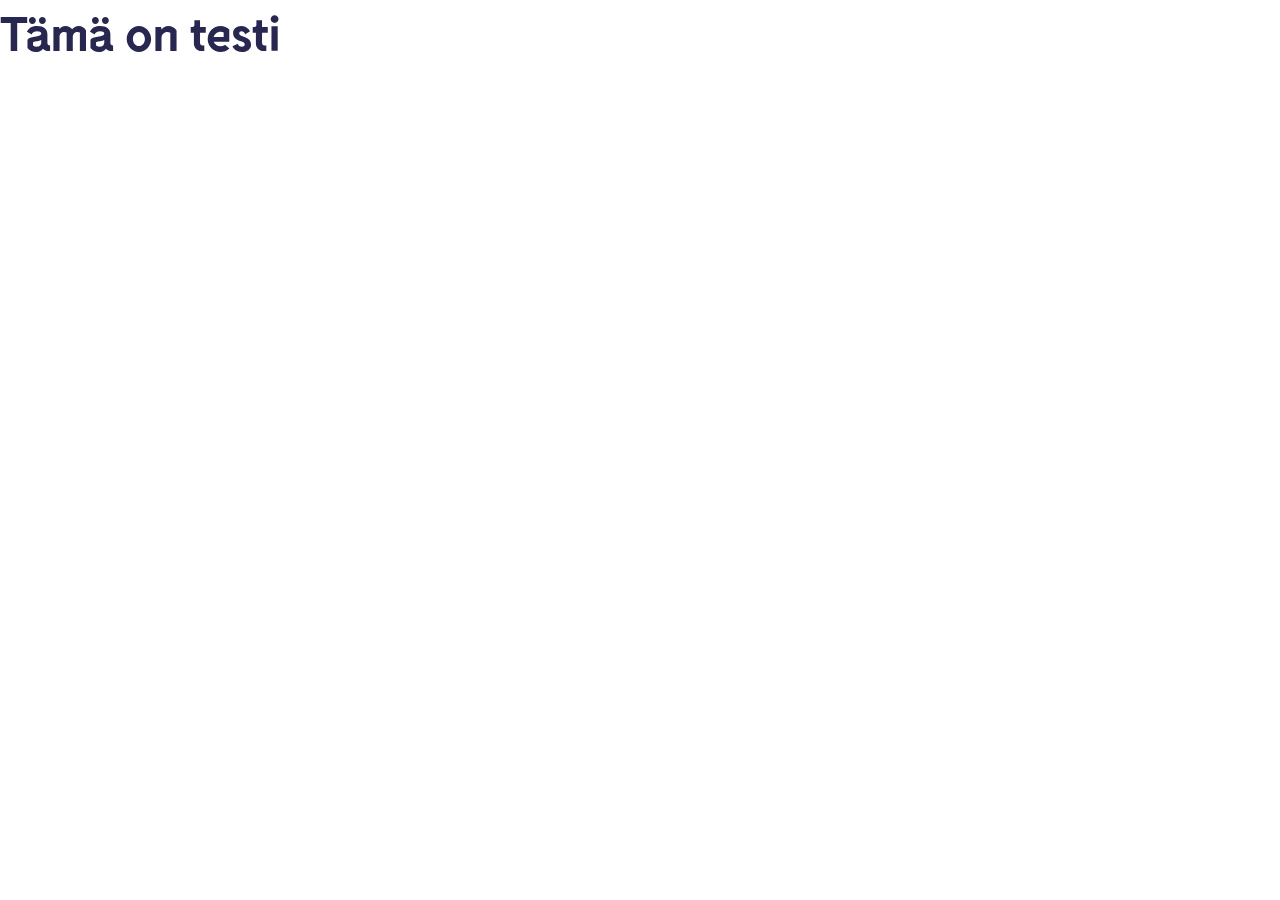
==== index.html @ 4ca08f6e "Adding basic stuff for this repository + basic styles" ====
<!DOCTYPE html>
<html lang="fi">

<head>
  <meta charset="UTF-8" />
  <meta http-equiv="X-UA-Compatible" content="IE=edge">
  <meta name="viewport" content="width=device-width, initial-scale=1" />
  <title>Tikon tiedote</title>
  <meta name="description"
    content="ADD TEXT" />
  <link rel="canonical" href="ADD DOMAIN URL HERE" />
  <meta property="og:locale" content="fi_FI" />
  <meta property="og:type" content="website" />
  <meta property="og:title" content="COPY TITLE HERE / ADD TEXT" />
  <meta property="og:description"
    content="COPY DESCRIPTION HERE / ADD TEXT" />
  <meta property="og:url" content="ADD DOMAIN URL HERE" />
  <meta property="og:site_name" content="ADD WEBSITE NAME HERE / ADD TEXT" />
  <meta property="article:modified_time" content="2022-06-08T20:36:27+00:00" />
  <meta property="og:image"
    content="ADD SOCIAL MEDIA SHARE IMAGE HERE" />
  <meta property="og:image:width" content="1200" />
  <meta property="og:image:height" content="630" />
  <meta property="og:image:type" content="image/png" />
  <meta name="twitter:card" content="summary_large_image" />
  <meta name="twitter:image"
    content="ADD SOCIAL MEDIA SHARE IMAGE HERE" />
  <meta name="twitter:label1" content="Arvioitu lukuaika" />
  <meta name="twitter:data1" content="1 minuuttia" />

  <link rel="stylesheet" href="./css/styles.css" media="all">
  <script type="text/javascript" src="./js/main.js"></script>
  <!-- Chrome, Firefox OS and Opera -->
  <meta name="theme-color" content="#27274f">
  <!-- Windows Phone -->
  <meta name="msapplication-navbutton-color" content="#27274f">
  <!-- iOS Safari -->
  <meta name="apple-mobile-web-app-status-bar-style" content="#27274f">
</head>

<body>
  <main>
    <article class="entry-content">
<h1>Tämä on testi</h1>
    </article>
  </main>
</body>
<footer>
</footer>

</html>
---- css/styles.css ----
/* ==========================================================================
 # Normalize
========================================================================== */

*, ::after, ::before {
    box-sizing: border-box;
}

@font-face {
    font-family: "Fabrik Regular";
    src: url("../font/fabrik/Fabrik-Regular.woff");
    font-weight: normal;
}

@font-face {
    font-family: "Fabrik Bold";
    src: url("../font/fabrik/Fabrik-Bold.woff");
    font-weight: normal;
}

html, body {
    padding: 0;
    margin: 0;
    -webkit-font-smoothing: antialiased;
    -moz-osx-font-smoothing: antialiased;
}

img {
    height: auto;
    max-width: 100%;
    vertical-align: middle;
}

button {
    border: none;
    cursor: pointer;
    outline: none;
}
button:focus {
    outline: inherit;
}

/* ==========================================================================
 # Typography
========================================================================== */

html {
    font-family: "Fabrik Regular", sans-serif;
    color: #27274f;
}

/* Titles
----------------------------------------------- */

h1, h2, h3, h4, h5, h6 {
    font-family: "Fabrik Bold", sans-serif;
}

h1 {
    font-size: 34px;
    line-height: 40px;
    margin: 0px 0px 24px 0px;
}

h2 {
    font-size: 30px;
    line-height: 32px;
    margin: 32px 0px 24px 0px;
}

h3 {
    font-size: 27px;
    line-height: 32px;
    margin: 32px 0px 16px 0px;
}

h4 {
    font-size: 25px;
    line-height: 32px;
    margin: 0px 0px 16px 0px;
}

@media only screen and (min-width: 688px) {

    h1 {
		font-size: 40px;
		line-height: 48px;
	}
    
	h2 {
		font-size: 36px;
		line-height: 40px;
	}
}

@media only screen and (min-width: 992px) {

	h1 {
        font-size: 49px;
        line-height: 64px;
        letter-spacing: -1px;
    }
    
    h2 {
        font-size: 39px;
        line-height: 48px;
    }
    
    h3 {
        font-size: 31px;
        line-height: 32px;
    }
}

/* Paragraphs
----------------------------------------------- */

p {
    color: #605b80;
    font-size: 20px;
    line-height: 32px;
    margin: 0px 0px 16px 0px;
}

p.big {
    font-size: 24px;
}

p.small, .hero .has-small-font-size {
    font-size: 16px;
}

/* lower opacity on hero images */

.wp-block-cover p, .blog-hero-left-content p, .academy-record-text-content p {
    font-size: 20px;
    opacity: 0.8;
}

@media only screen and (min-width: 688px) {

    .wp-block-cover p, .blog-hero-left-content p, .academy-record-text-content p {
        font-size: 24px;
        opacity: 0.8;
    }
}

/* Lists
----------------------------------------------- */

li {
    color: #605b80;
    font-size: 20px;
    line-height: 32px;
}

.entry-content ul li {
    margin-bottom: 8px;
}

/* Buttons
----------------------------------------------- */

.entry-content .wp-block-buttons .wp-block-button {
    margin: 0px 24px 0px 0px;
}

.entry-content .wp-block-buttons .wp-block-button:last-child {
    margin: 0px;
}

.cta-primary, .wp-block-button__link {
    background-color: #F75759;
    border-radius: 0!important;
    border: 0;
    color: #fff;
    font-family: "Fabrik Bold", sans-serif;
    font-size: 16px;
    min-height: 48px;
    line-height: 24px;
    letter-spacing: 1px;
    padding: 8px 24px 8px 24px;
    text-decoration-line: none;
    -webkit-text-decoration-line: none;
	-moz-text-decoration-line: none;
    text-transform: uppercase;
    margin: 8px 0px;
    display: flex;
    justify-content: center;
    align-items: center;
    font-weight: 700;
    cursor: pointer;
}

.cta-primary:hover, .wp-block-button__link:hover {
    background-color: #D9393B;
    color: #fff;
}

a.cta-secondary, .cta-secondary {
    background-color: transparent;
    color: #F75759;
    border: 2px solid inherit;
    color: #fff;
    font-family: "Fabrik Bold", sans-serif;
    font-size: 16px;
    min-height: 48px;
    line-height: 24px;
    letter-spacing: 1px;
    padding: 8px 24px 8px 24px;
    text-decoration-line: none;
    -webkit-text-decoration-line: none;
	-moz-text-decoration-line: none;
    text-transform: uppercase;
    margin: 8px 0px;
    display: flex;
    justify-content: center;
    align-items: center;
    font-weight: 700;
    cursor: pointer;
}

a.cta-secondary:hover, .cta-secondary:hover {
    opacity: 0.7;
}

a.cta-ghost, .cta-ghost {
    background-color: transparent;
    color: #F75759;
    border: 2px solid inherit;
    color: #fff;
    font-family: "Fabrik Bold", sans-serif;
    font-size: 16px;
    min-height: 48px;
    line-height: 24px;
    letter-spacing: 1px;
    padding: 8px 24px 8px 24px;
    text-decoration-line: none;
    -webkit-text-decoration-line: none;
	-moz-text-decoration-line: none;
    text-transform: uppercase;
    margin: 8px 0px;
    display: flex;
    justify-content: center;
    align-items: center;
    font-weight: 700;
    cursor: pointer;
}

a.cta-ghost:hover, .cta-ghost:hover {
    color: #fff;
    background-color: #D9393B;
    border: 2px solid #D9393B;
}


/* Links
----------------------------------------------- */

a, p a {
    color: #F75759;
    text-decoration-line: underline;
}

a:hover, p a:hover {
    color: #D9393B;
}

/* ==========================================================================
 # Layout
========================================================================== */

/* (row) Horizontal spaces */

.xxs-space {
    height: 8px!important;
}

.xs-space {
    height: 16px!important;
}

.s-space {
    height: 24px!important;
}

.m-space {
    height: 32px!important;
}

.l-space {
    height: 48px!important;
}

.xl-space {
    height: 64px!important;
}

.xxl-space {
    height: 96px!important;
}

.xxxl-space {
    height: 128px!important;
}

.xxxxl-space {
    height: 192px!important;
}

/* Responsive space for between section */

.section-space, .section-space-l, .section-space-xl {
    height: 64px!important;
}

@media screen and (min-width: 1312px) {

.section-space {
    height: 96px!important;
} 

.section-space-l {
    height: 128px!important;
}

.section-space-xl {
    height: 192px!important;
}

}

/* Vertical spaces (Use this when adding gutenberg group-block) */

.is-root-container .add-padding, .entry-content .add-padding, .add-padding {
    padding: 0px 16px;
}

@media screen and (min-width: 520px) {
    .is-root-container .add-padding, .entry-content .add-padding, .add-padding{
        padding: 0px 16px;
    }
}

/* These classes can be used if is necessary to get padding or margin to 0 */

.pt-0 {
    padding-top: 0px!important;
}
.pr-0 {
    padding-right: 0px!important;
}
.pb-0 {
    padding-bottom: 0px!important;
}
.pl-0 {
    padding-left: 0px!important;
}
.mt-0 {
    margin-top: 0px!important;
}
.mr-0 {
    margin-right: 0px!important;
}
.mb-0 {
    margin-bottom: 0px!important;
}
.ml-0 {
    margin-left: 0px!important;
}


/* S-columns */
@media screen and (min-width: 520px) {
    .s-pt-0 {
        padding-top: 0px!important;
    }
    .s-pr-0 {
        padding-right: 0px!important;
    }
    .s-pb-0 {
        padding-bottom: 0px!important;
    }
    .s-pl-0 {
        padding-left: 0px!important;
    }
    .s-mt-0 {
        margin-top: 0px!important;
    }
    .s-mr-0 {
        margin-right: 0px!important;
    }
    .s-mb-0 {
        margin-bottom: 0px!important;
    }
    .s-ml-0 {
        margin-left: 0px!important;
    }
}

/* M */
@media screen and (min-width: 688px) {
    .m-pt-0 {
        padding-top: 0px!important;
    }
    .m-pr-0 {
        padding-right: 0px!important;
    }
    .m-pb-0 {
        padding-bottom: 0px!important;
    }
    .m-pl-0 {
        padding-left: 0px!important;
    }
    .m-mt-0 {
        margin-top: 0px!important;
    }
    .m-mr-0 {
        margin-right: 0px!important;
    }
    .m-mb-0 {
        margin-bottom: 0px!important;
    }
    .m-ml-0 {
        margin-left: 0px!important;
    }
}

/* L */
@media only screen and (min-width: 992px) {
    .l-pt-0 {
        padding-top: 0px!important;
    }
    .l-pr-0 {
        padding-right: 0px!important;
    }
    .l-pb-0 {
        padding-bottom: 0px!important;
    }
    .l-pl-0 {
        padding-left: 0px!important;
    }
    .l-mt-0 {
        margin-top: 0px!important;
    }
    .l-mr-0 {
        margin-right: 0px!important;
    }
    .l-mb-0 {
        margin-bottom: 0px!important;
    }
    .l-ml-0 {
        margin-left: 0px!important;
    }
}
/* XL */
@media screen and (min-width: 1312px) {
    .xl-pt-0 {
        padding-top: 0px!important;
    }
    .xl-pr-0 {
        padding-right: 0px!important;
    }
    .xl-pb-0 {
        padding-bottom: 0px!important;
    }
    .xl-pl-0 {
        padding-left: 0px!important;
    }
    .xl-mt-0 {
        margin-top: 0px!important;
    }
    .xl-mr-0 {
        margin-right: 0px!important;
    }
    .xl-mb-0 {
        margin-bottom: 0px!important;
    }
    .xl-ml-0 {
        margin-left: 0px!important;
    }

}

/* Different width classes for faster page building */

 .area-50 {
    margin-left: auto; 
    margin-right: auto;
    max-width: 50px;
 }
 
 .area-100 {
    margin-left: auto; 
    margin-right: auto;
    max-width: 100px;
 }
 
 .area-150 {
    margin-left: auto; 
    margin-right: auto;
    max-width: 150px;
 }
 
 .area-200 {
    margin-left: auto; 
    margin-right: auto;
    max-width: 200px;
 }
 
 .area-250 {
    margin-left: auto; 
    margin-right: auto;
    max-width: 250px;
 }
 
 .area-300 {
    margin-left: auto; 
    margin-right: auto;
    max-width: 300px;
 }
 
 .area-350 {
    margin-left: auto; 
    margin-right: auto;
    max-width: 350px;
 }
 
 .area-400 {
    margin-left: auto; 
    margin-right: auto;
    max-width: 400px;
 }
 
 .area-450 {
    margin-left: auto; 
    margin-right: auto;
    max-width: 450px;
 }
 
 .area-500 {
    margin-left: auto; 
    margin-right: auto;
    max-width: 500px;
 }
 
 .area-550 {
    margin-left: auto; 
    margin-right: auto;
    max-width: 550px;
 }
 
 .area-600 {
    margin-left: auto; 
    margin-right: auto;
    max-width: 600px;
 }
 
 .area-650 {
    margin-left: auto; 
    margin-right: auto;
    max-width: 650px;
 }
 
 .area-700 {
    margin-left: auto; 
    margin-right: auto;
    max-width: 700px;
 }
 
 .area-750 {
    margin-left: auto; 
    margin-right: auto;
    max-width: 750px;
 }
 .area-800 {
    margin-left: auto; 
    margin-right: auto;
    max-width: 800px;
 }
 
 .area-850 {
    margin-left: auto; 
    margin-right: auto;
    max-width: 850px;
 }
 
 .area-900 {
    margin-left: auto; 
    margin-right: auto;
    max-width: 900px;
 }
 
 .area-950 {
    margin-left: auto; 
    margin-right: auto;
    max-width: 950px;
 }
 
 .area-1000 {
    margin-left: auto; 
    margin-right: auto;
    max-width: 1000px;
 }
 
 .area-1050 {
    margin-left: auto; 
    margin-right: auto;
    max-width: 1050px;
 }
 
 .area-1100 {
    margin-left: auto; 
    margin-right: auto;
    max-width: 1100px;
 }
 
 .area-1150 {
    margin-left: auto; 
    margin-right: auto;
    max-width: 1150px;
 }
 
 .area-1200 {
    margin-left: auto; 
    margin-right: auto;
    max-width: 1200px;
 }
 
 .area-max {
    margin-left: auto; 
    margin-right: auto;
    max-width: 1288px;
 }

/* Different text-align classes (mostly for pages where cant use wordpress / gutenberg editor ) */

.text-left {
    text-align: left;
}
.text-center {
    text-align: center;
}
.text-right {
    text-align: right;
}

/* S-columns */
@media screen and (min-width: 520px) {

    .text-left-s {
        text-align: left;
    }
    .text-center-s {
        text-align: center;
    }
    .text-right-s {
        text-align: right;
    }

}

/* M */
@media screen and (min-width: 688px) {

    .text-left-m {
        text-align: left;
    }
    .text-center-m {
        text-align: center;
    }
    .text-right-m {
        text-align: right;
    }

}

/* L */
@media only screen and (min-width: 992px) {
  
    .text-left-l {
        text-align: left;
    }
    .text-center-l {
        text-align: center;
    }
    .text-right-l {
        text-align: right;
    }

}

/* XL */
@media screen and (min-width: 1312px) {
  
    .text-left-xl {
        text-align: left;
    }
    .text-center-xl {
        text-align: center;
    }
    .text-right-xl {
        text-align: right;
    }

}
 
/* Flexbox-system for positioning */

/* If need to display flex items inline, use this */
.flex-direction-row {
    flex-direction: row!important;
}

.top-left, .top-center, .top-right, .center-left, .center-center, .center-right, .bottom-left, .bottom-center, .bottom-right {
    display: flex;
    flex-direction: column;
}

.top-left {
    align-items: flex-start;
    justify-content: flex-start;
}

.top-center {
    align-items: center;
    justify-content: flex-start;
}

.top-right {
    align-items: flex-end;
    justify-content: flex-start;
}

.center-left {
    align-items: flex-start;
    justify-content: center;
}

.center-center {
    align-items: center;
    justify-content: center;
}

.center-right {
    align-items: flex-end;
    justify-content: center;
}

.bottom-left {
    align-items: flex-start;
    justify-content: flex-end;
}

.bottom-center {
    align-items: center;
    justify-content: flex-end;
}

.bottom-right {
    align-items: flex-end;
    justify-content: flex-end;
}

.flex-end {
    flex-direction: column;
    display: flex;
    justify-content: flex-end;
}


/* CSS Grid Layout */
.grid-row {
    margin-bottom: 0px;
    margin-top: 0px;
    display: grid;
    grid-template-columns: repeat(12, 1fr);
    grid-gap: 40px 0px;
}

@media screen and (min-width: 520px) {
    .grid-row {
        grid-gap: 40px 40px;
    }
}

.equal-height {
    height: 100%;
}

.full-screen-height {
    min-height: 100vh;
}

/* Need to modify */
.no-col-gap {
    grid-gap: 40px 0px;
}

/* Need to modify */
.no-row-gap {
    grid-gap: 40px 0px;
}

.no-gap {
    grid-gap: 0px 0px!important;
}

.grid-s-1, .grid-m-1, .grid-l-1, .grid-xl-1, .grid-s-2, .grid-m-2, .grid-l-2, .grid-xl-2, .grid-s-3, .grid-m-3, .grid-l-3, .grid-xl-3, .grid-s-4, .grid-m-4, .grid-l-4, .grid-xl-4, .grid-s-5, .grid-m-5, .grid-l-5, .grid-xl-5, .grid-s-6, .grid-m-6, .grid-l-6, .grid-xl-6, .grid-s-7, .grid-m-7, .grid-l-7, .grid-xl-7, .grid-s-8, .grid-m-8, .grid-l-8, .grid-xl-8, .grid-s-9, .grid-m-9, .grid-l-9, .grid-xl-9, .grid-s-10, .grid-m-10, .grid-l-10, .grid-xl-10, .grid-s-11, .grid-m-11, .grid-l-11, .grid-xl-11, .grid-s-12, .grid-m-12, .grid-l-12, .grid-xl-12 {
    grid-column: span 12;
    position: relative;
    margin: 0px!important;
}

/* S-columns */

@media screen and (min-width: 520px) {

    .grid-s-12 {
        grid-column: span 12;
    }

    .grid-s-11 {
        grid-column: span 11;
    }

    .grid-s-10 {
        grid-column: span 10;
    }

    .grid-s-9 {
        grid-column: span 9;
    }

    .grid-s-8 {
        grid-column: span 8;
    }

    .grid-s-7 {
        grid-column: span 7;
    }

    .grid-s-6 {
        grid-column: span 6;
    }

    .grid-s-5 {
        grid-column: span 5;
    }

    .grid-s-4 {
        grid-column: span 4;
    }

    .grid-s-3 {
        grid-column: span 3;
    }

    .grid-s-2 {
        grid-column: span 2;
    }

    .grid-s-1 {
        grid-column: span 1;
    }
}

/* M-columns */

@media screen and (min-width: 688px) {

   .grid-m-12 {
        grid-column: span 12;
    }

   .grid-m-11 {
        grid-column: span 11;
    }

    .grid-m-10 {
        grid-column: span 10;
    }

   .grid-m-9 {
        grid-column: span 9;
    }

   .grid-m-8 {
        grid-column: span 8;
    }

   .grid-m-7 {
        grid-column: span 7;
    }

   .grid-m-6 {
        grid-column: span 6;
    }

   .grid-m-5 {
        grid-column: span 5;
    }

   .grid-m-4 {
        grid-column: span 4;
    }

   .grid-m-3 {
        grid-column: span 3;
    }

   .grid-m-2 {
        grid-column: span 2;
    }

    .grid-m-1 {
        grid-column: span 1;
    }
}

/* L-columns */

@media only screen and (min-width: 992px) {

    .grid-l-12 {
        grid-column: span 12;
    }

    .grid-l-11 {
        grid-column: span 11;
    }

    .grid-l-10 {
        grid-column: span 10;
    }

   .grid-l-9 {
        grid-column: span 9;
    }

    .grid-l-8 {
        grid-column: span 8;
    }

    .grid-l-7 {
        grid-column: span 7;
    }

    .grid-l-6 {
        grid-column: span 6;
    }

    .grid-l-5 {
        grid-column: span 5;
    }

    .grid-l-4 {
        grid-column: span 4;
    }

   .grid-l-3 {
        grid-column: span 3;
    }

    .grid-l-2 {
        grid-column: span 2;
    }

   .grid-l-1 {
        grid-column: span 1;
    }
}

/* XL-columns */

@media screen and (min-width: 1312px) {

    .grid-xl-12 {
        grid-column: span 12;
    }

    .grid-xl-11 {
        grid-column: span 11;
    }

    .grid-xl-10 {
        grid-column: span 10;
    }

    .grid-xl-9 {
        grid-column: span 9;
    }

    .grid-xl-8 {
        grid-column: span 8;
    }

    .grid-xl-7 {
        grid-column: span 7;
    }

    .grid-xl-6 {
        grid-column: span 6;
    }

    .grid-xl-5 {
        grid-column: span 5;
    }

    .grid-xl-4 {
        grid-column: span 4;
    }
    
    .grid-xl-3 {
        grid-column: span 3;
    }

    .grid-xl-2 {
        grid-column: span 2;
    }
    
    .grid-xl-1 {
        grid-column: span 1;
    }
}

/* End of CSS Grid Layout */

/* Hide and show in different screen sizes */

/* Hide or show as default */

.hide-default {
    display: none;
}
.show-default {
    display: block;
}

/* S-columns */
@media screen and (min-width: 520px) {
    .hide-s {
        display: none;
    }
    .show-s {
        display: block;
    }
}

/* M */
@media screen and (min-width: 688px) {
    .hide-m {
        display: none;
    }
    .show-m {
        display: block;
    }
}

/* L */
@media only screen and (min-width: 992px) {
    .hide-l {
        display: none;
    }
    .show-l {
        display: block;
    }
}
/* XL */
@media screen and (min-width: 1312px) {
    .hide-xl {
        display: none;
    }
    .show-xl {
        display: block;
    }

}

/* Different orders for columns */

/* Default */

.order-1 {
    order: 1;
}
.order-2 {
    order: 2;
}

/* S-columns */
@media screen and (min-width: 520px) {

    .order-s-1 {
        order: 1;
    }
    .order-s-2 {
        order: 2;
    }
}

/* M */
@media screen and (min-width: 688px) {

    .order-m-1 {
        order: 1;
    }
    .order-m-2 {
        order: 2;
    }
}

/* L */
@media only screen and (min-width: 992px) {

    .order-l-1 {
        order: 1;
    }
    .order-l-2 {
        order: 2;
    }
}

/* XL */
@media screen and (min-width: 1312px) {
  
    .order-xl-1 {
        order: 1;
    }
    .order-xl-2 {
        order: 2;
    }
}


/* Background layer for custom places */

.background-layer {
    position: absolute;
    top: 0;
    left: 0;
    bottom: 0;
    right: 0;
    z-index: 1;
    background: linear-gradient(90deg,rgb(39,39,79) 100%,rgba(155,82,224,0) 98%);
    opacity: 0.8;
}

@media only screen and (min-width: 992px) {
    .background-layer {
        position: absolute;
        top: 0;
        left: 0;
        bottom: 0;
        right: 0;
        z-index: 1;
        background: linear-gradient(90deg,rgb(39,39,79) 59%,rgba(155,82,224,0) 98%);
        opacity: 0.8;
    }
}

/* Image bow-shadows */

.img-shadow img, img.img-shadow, .img-shadow > img {
	box-shadow: rgba(149, 157, 165, 0.2) 0px 8px 24px;
}
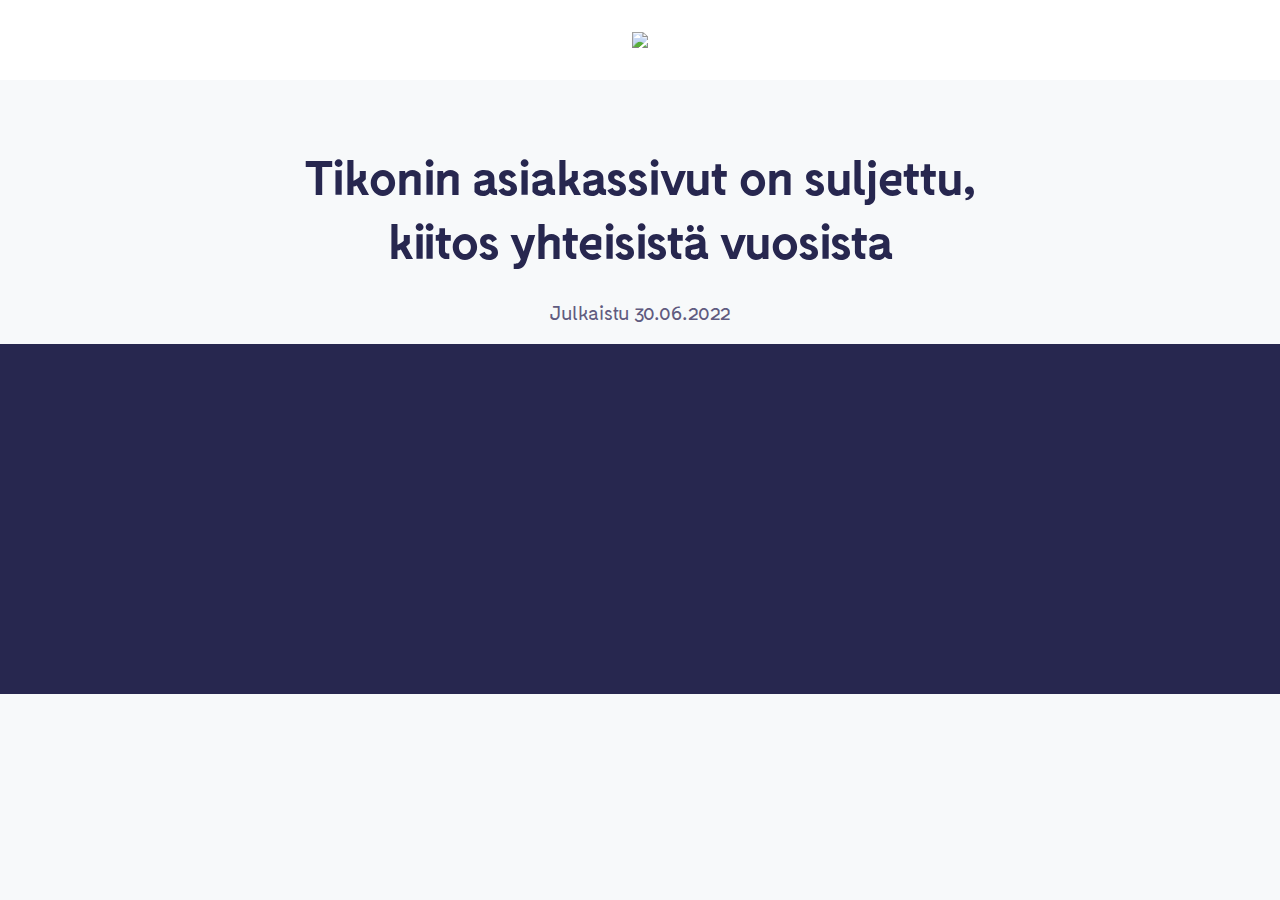
==== commit a2345eef: "Adding meta tags and header for landing page" ====
--- a/index.html
+++ b/index.html
@@ -5,28 +5,28 @@
   <meta charset="UTF-8" />
   <meta http-equiv="X-UA-Compatible" content="IE=edge">
   <meta name="viewport" content="width=device-width, initial-scale=1" />
-  <title>Tikon tiedote</title>
+  <title>Tikonin asiakassivut on suljettu | Kiitos yhteisistä vuosista</title>
   <meta name="description"
-    content="ADD TEXT" />
-  <link rel="canonical" href="ADD DOMAIN URL HERE" />
+    content="Pitkään palvelleen Tikon-ohjelmiston elinkaari on tullut päätökseen. Tikonin lopettaessa toimintansa myös Tikonin asiakassivut on suljettu." />
+  <link rel="canonical" href="https://tikon.finago.com/" />
   <meta property="og:locale" content="fi_FI" />
   <meta property="og:type" content="website" />
-  <meta property="og:title" content="COPY TITLE HERE / ADD TEXT" />
+  <meta property="og:title" content="Tikonin asiakassivut on suljettu | Kiitos yhteisistä vuosista" />
   <meta property="og:description"
-    content="COPY DESCRIPTION HERE / ADD TEXT" />
-  <meta property="og:url" content="ADD DOMAIN URL HERE" />
-  <meta property="og:site_name" content="ADD WEBSITE NAME HERE / ADD TEXT" />
-  <meta property="article:modified_time" content="2022-06-08T20:36:27+00:00" />
+    content="Pitkään palvelleen Tikon-ohjelmiston elinkaari on tullut päätökseen. Tikonin lopettaessa toimintansa myös Tikonin asiakassivut on suljettu." />
+  <meta property="og:url" content="https://tikon.finago.com/" />
+  <meta property="og:site_name" content="Tikon asiakassivut" />
+  <meta property="article:modified_time" content="2022-06-30T00:00:00+00:00" />
   <meta property="og:image"
-    content="ADD SOCIAL MEDIA SHARE IMAGE HERE" />
+    content="https://finago.com/wp-content/themes/finago-2021/assets/img/tikon-tiedote/Accountor_Finago_social_media_banner.png" />
   <meta property="og:image:width" content="1200" />
   <meta property="og:image:height" content="630" />
   <meta property="og:image:type" content="image/png" />
   <meta name="twitter:card" content="summary_large_image" />
   <meta name="twitter:image"
-    content="ADD SOCIAL MEDIA SHARE IMAGE HERE" />
+    content="https://finago.com/wp-content/themes/finago-2021/assets/img/tikon-tiedote/Accountor_Finago_social_media_banner.png" />
   <meta name="twitter:label1" content="Arvioitu lukuaika" />
-  <meta name="twitter:data1" content="1 minuuttia" />
+  <meta name="twitter:data1" content="10 minuuttia" />
 
   <link rel="stylesheet" href="./css/styles.css" media="all">
   <script type="text/javascript" src="./js/main.js"></script>
@@ -40,12 +40,23 @@
 
 <body>
   <main>
+    <header>
+      <nav class="main-navigation">
+        <img src="https://finago.com/wp-content/themes/finago-2021/assets/img/tikon-tiedote/Accountor-Finago-logo-for-website.png" />
+      </nav>
+    </header>
     <article class="entry-content">
-<h1>Tämä on testi</h1>
+      <div class="add-padding">
+      <div class="area-900 text-center">
+        <div class="section-space-l"></div>
+        <h1>Tikonin asiakassivut on suljettu,<br>kiitos yhteisistä vuosista</h1>
+        <p>Julkaistu 30.06.2022</p>
+      </div>
+    </div>
     </article>
   </main>
 </body>
-<footer>
+<footer class="release-note-footer">
 </footer>
 
 </html>--- a/css/styles.css
+++ b/css/styles.css
@@ -24,6 +24,11 @@
     -webkit-font-smoothing: antialiased;
     -moz-osx-font-smoothing: antialiased;
 }
+
+body {
+    background-color: #F7F9FA;
+}
+
 
 img {
     height: auto;
@@ -1163,4 +1168,22 @@
 
 .img-shadow img, img.img-shadow, .img-shadow > img {
 	box-shadow: rgba(149, 157, 165, 0.2) 0px 8px 24px;
+}
+
+/* ==========================================================================
+ # Layout
+========================================================================== */
+
+.main-navigation {
+    display: flex;
+    justify-content: center;
+    align-items: center;
+    min-height: 80px;
+    background-color: #fff;
+}
+
+.release-note-footer {
+    min-height: 350px;
+    padding: 96px 0px 32px;
+    background-color: #27274f;
 }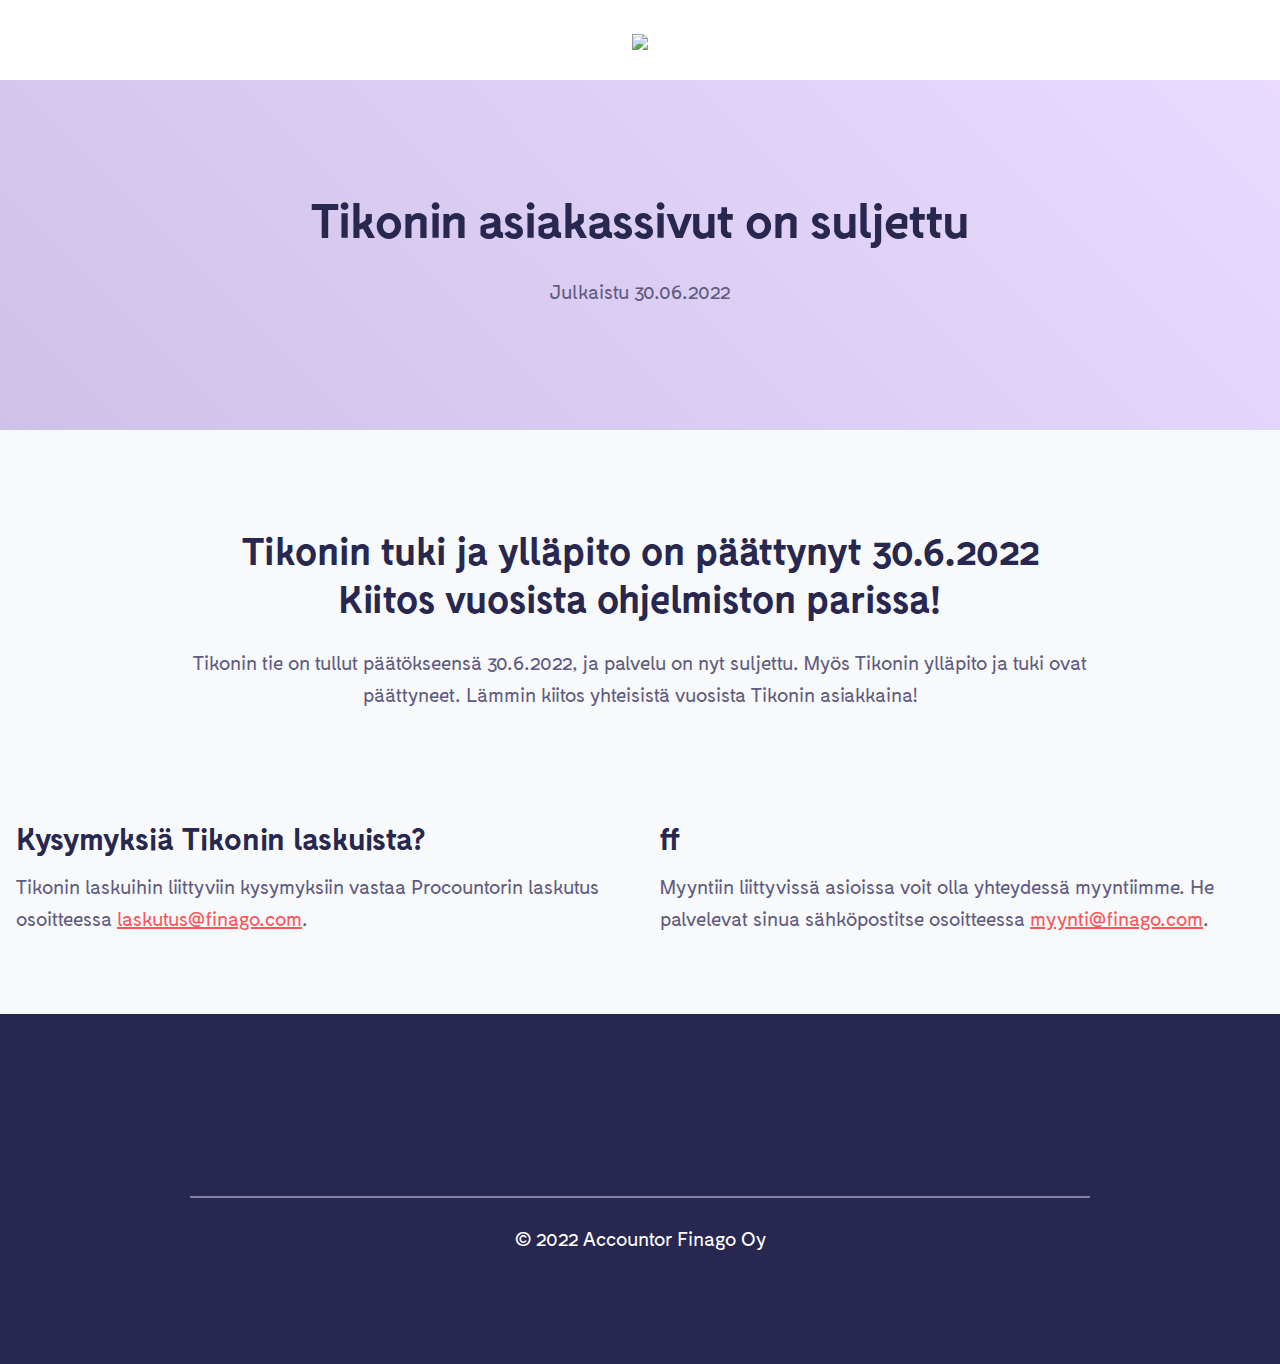
==== commit 06ae2e6e: "Adding favicon + content to footer" ====
--- a/index.html
+++ b/index.html
@@ -36,27 +36,60 @@
   <meta name="msapplication-navbutton-color" content="#27274f">
   <!-- iOS Safari -->
   <meta name="apple-mobile-web-app-status-bar-style" content="#27274f">
+  <link rel="icon" href="https://finago.com/wp-content/uploads/2021/07/a_favicon.png" sizes="32x32" />
+  <link rel="icon" href="https://finago.com/wp-content/uploads/2021/07/a_favicon.png" sizes="192x192" />
+  <link rel="apple-touch-icon" href="https://finago.com/wp-content/uploads/2021/07/a_favicon.png" />
+  <meta name="msapplication-TileImage" content="https://finago.com/wp-content/uploads/2021/07/a_favicon.png" />
 </head>
 
 <body>
   <main>
     <header>
       <nav class="main-navigation">
+        <a href="https://finago.com/">
         <img src="https://finago.com/wp-content/themes/finago-2021/assets/img/tikon-tiedote/Accountor-Finago-logo-for-website.png" />
+      </a>
       </nav>
     </header>
     <article class="entry-content">
-      <div class="add-padding">
+      <div class="add-padding hero-section">
       <div class="area-900 text-center">
-        <div class="section-space-l"></div>
-        <h1>Tikonin asiakassivut on suljettu,<br>kiitos yhteisistä vuosista</h1>
+        <div class="l-space"></div>
+        <h1>Tikonin asiakassivut on suljettu</h1>
         <p>Julkaistu 30.06.2022</p>
+        <div class="l-space"></div>
       </div>
+    </div>
+    <div class="add-padding">
+      <div class="section-space-l"></div>
+      <div class="area-max">
+        <h2 class="text-center">Tikonin tuki ja ylläpito on päättynyt 30.6.2022<br>Kiitos vuosista ohjelmiston parissa!</h2>
+        <p class="text-center area-900">Tikonin tie on tullut päätökseensä 30.6.2022, ja palvelu on nyt suljettu. Myös Tikonin ylläpito ja tuki ovat päättyneet. Lämmin kiitos yhteisistä vuosista Tikonin asiakkaina!</p>
+        <div class="xl-space"></div>
+        <div class="grid-row">
+          <div class="grid-l-6">
+            <h3>Kysymyksiä Tikonin laskuista?</h3>
+            <p>Tikonin laskuihin liittyviin kysymyksiin vastaa Procountorin laskutus osoitteessa <a href="mailto:laskutus@finago.com">laskutus@finago.com</a>.</p>
+          </div>
+          <div class="grid-l-6">
+            <h3>ff</h3>
+            <p>Myyntiin liittyvissä asioissa voit olla yhteydessä myyntiimme. He palvelevat sinua sähköpostitse osoitteessa <a href="mailto:myynti@finago.com">myynti@finago.com</a>.</p>
+          </div>
+        </div>
+      </div>
+      <div class="section-space-l"></div>
     </div>
     </article>
   </main>
 </body>
 <footer class="release-note-footer">
+  <div class="add-padding" style="width: 100%;">
+  <div class="area-900">
+  <div></div>
+  <hr class="footer-line">
+  <p class="text-center" style="color: #fff;">© 2022 Accountor Finago Oy</p>
+</div>
+</div>
 </footer>
 
 </html>--- a/css/styles.css
+++ b/css/styles.css
@@ -1182,8 +1182,32 @@
     background-color: #fff;
 }
 
+.hero-section {
+    background: linear-gradient(225deg, #e9dbff, #D0C2E6);
+    min-height: 350px;
+    display: flex;
+    flex-direction: column;
+    align-items: center;
+    justify-content: center;
+}
+
 .release-note-footer {
     min-height: 350px;
     padding: 96px 0px 32px;
     background-color: #27274f;
-}+    display: flex;
+    flex-direction: column;
+    justify-content: center;
+    align-items: center;
+    color: #fff;
+}
+
+.footer-line {
+    width: 100%;
+    margin: 24px 0px;
+    border-style: solid;
+    margin: 24px 0px;
+    border-color: rgba(233,219,255,0.5);
+    border-width: 1px;
+}
+
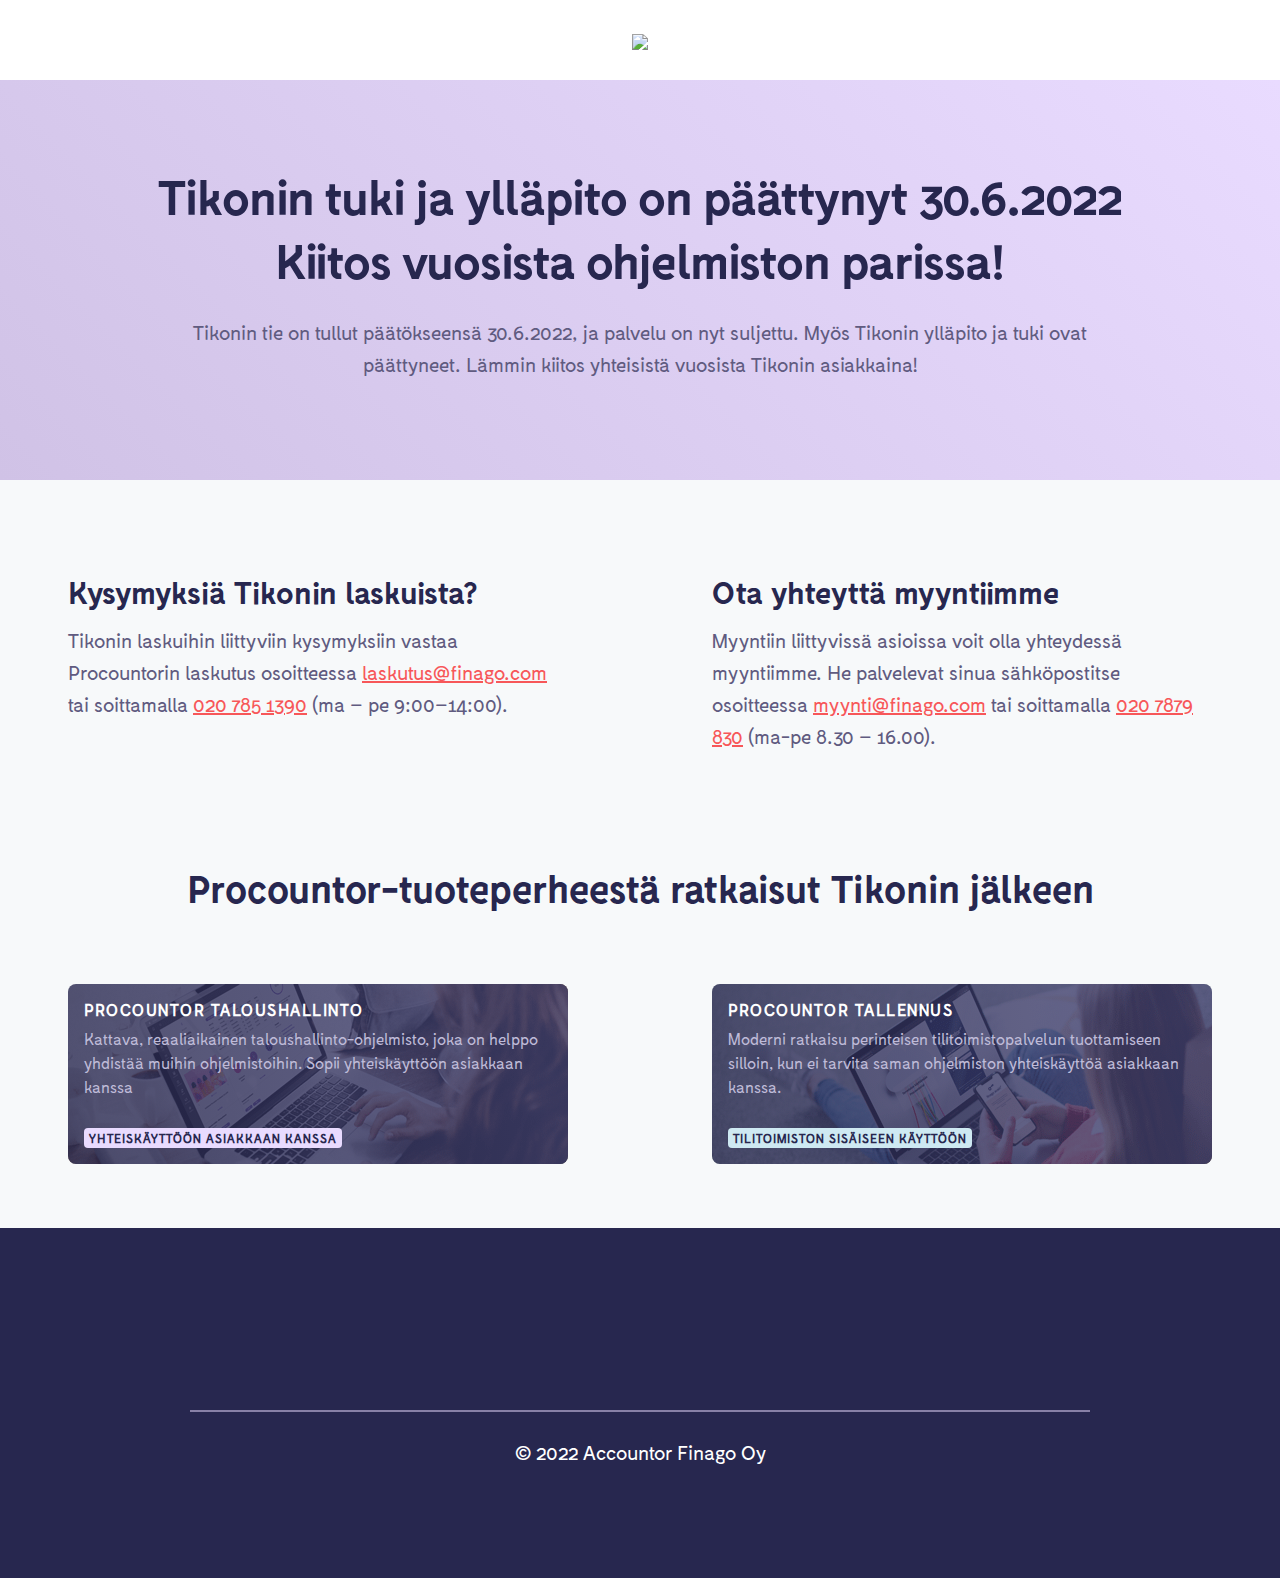
==== commit fd704136: "Finalising tikon landing page before last check" ====
--- a/index.html
+++ b/index.html
@@ -53,27 +53,50 @@
     </header>
     <article class="entry-content">
       <div class="add-padding hero-section">
-      <div class="area-900 text-center">
+      <div class="area-11000 text-center">
         <div class="l-space"></div>
-        <h1>Tikonin asiakassivut on suljettu</h1>
-        <p>Julkaistu 30.06.2022</p>
+        <h1>Tikonin tuki ja ylläpito on päättynyt 30.6.2022<br>Kiitos vuosista ohjelmiston parissa!</h1>
+        <p class="area-900">Tikonin tie on tullut päätökseensä 30.6.2022, ja palvelu on nyt suljettu. Myös Tikonin ylläpito ja tuki ovat päättyneet. Lämmin kiitos yhteisistä vuosista Tikonin asiakkaina!</p>
         <div class="l-space"></div>
       </div>
     </div>
     <div class="add-padding">
       <div class="section-space-l"></div>
       <div class="area-max">
-        <h2 class="text-center">Tikonin tuki ja ylläpito on päättynyt 30.6.2022<br>Kiitos vuosista ohjelmiston parissa!</h2>
-        <p class="text-center area-900">Tikonin tie on tullut päätökseensä 30.6.2022, ja palvelu on nyt suljettu. Myös Tikonin ylläpito ja tuki ovat päättyneet. Lämmin kiitos yhteisistä vuosista Tikonin asiakkaina!</p>
-        <div class="xl-space"></div>
         <div class="grid-row">
           <div class="grid-l-6">
+            <div class="area-500">
             <h3>Kysymyksiä Tikonin laskuista?</h3>
-            <p>Tikonin laskuihin liittyviin kysymyksiin vastaa Procountorin laskutus osoitteessa <a href="mailto:laskutus@finago.com">laskutus@finago.com</a>.</p>
+            <p>Tikonin laskuihin liittyviin kysymyksiin vastaa Procountorin laskutus osoitteessa <a href="mailto:laskutus@finago.com">laskutus@finago.com</a> tai soittamalla <a href="tel:0207851390">020 785 1390</a> (ma – pe 9:00–14:00).</p>
           </div>
+        </div>
           <div class="grid-l-6">
-            <h3>ff</h3>
-            <p>Myyntiin liittyvissä asioissa voit olla yhteydessä myyntiimme. He palvelevat sinua sähköpostitse osoitteessa <a href="mailto:myynti@finago.com">myynti@finago.com</a>.</p>
+            <div class="area-500">
+            <h3>Ota yhteyttä myyntiimme</h3>
+            <p>Myyntiin liittyvissä asioissa voit olla yhteydessä myyntiimme. He palvelevat sinua sähköpostitse osoitteessa <a href="mailto:myynti@finago.com">myynti@finago.com</a> tai soittamalla <a href="tel:0207879830">020 7879 830</a> (ma-pe 8.30 – 16.00).</p>
+          </div>
+        </div>
+        </div>
+        <div class="xl-space"></div>
+        <h2 class="text-center">Procountor-tuoteperheestä ratkaisut Tikonin jälkeen</h2>
+        <div class="l-space"></div>
+        <div class="grid-row">
+          <div class="grid-l-6">
+            <div class="area-500" style="height: 100%;">
+          <div class="product-box" style="background-image: url(./img/procountor-taloushallinto.png);">
+            <a href="https://finago.com/procountor/"><span class="link-spanner"></span></a>
+            <a href="https://finago.com/procountor/" class="product-name">Procountor Taloushallinto<span class="product-description">Kattava, reaaliaikainen taloushallinto-ohjelmisto, joka on helppo yhdistää muihin ohjelmistoihin. Sopii yhteiskäyttöön asiakkaan kanssa</span><span class="bottom-tip"><span class="inner-bottom-tip">Yhteiskäyttöön asiakkaan kanssa</span></span></a>
+
+          </div>
+          </div>
+        </div>
+          <div class="grid-l-6">
+            <div class="area-500" style="height: 100%;">
+            <div class="product-box" style="background-image: url(./img/procountor-tallennus.png);">
+              <a href="https://finago.com/procountor-tallennus/"><span class="link-spanner"></span></a>
+              <a href="https://finago.com/procountor-tallennus/" class="product-name">Procountor Tallennus<span class="product-description">Moderni ratkaisu perinteisen tilitoimistopalvelun tuottamiseen silloin, kun ei tarvita saman ohjelmiston yhteiskäyttöä asiakkaan kanssa.</span><span class="bottom-tip"><span class="inner-bottom-tip" style="background: #cee9f2;">Tilitoimiston sisäiseen käyttöön</span></span></a>
+            </div>
+            </div>
           </div>
         </div>
       </div>
--- a/css/styles.css
+++ b/css/styles.css
@@ -1184,11 +1184,88 @@
 
 .hero-section {
     background: linear-gradient(225deg, #e9dbff, #D0C2E6);
-    min-height: 350px;
+    min-height: 400px;
     display: flex;
     flex-direction: column;
     align-items: center;
     justify-content: center;
+}
+
+
+.product-box {
+    background-size: cover;
+    background-repeat: no-repeat;
+    background-position: center;
+    padding: 16px;
+    border-radius: 8px;
+    position: relative;
+    min-height: 180px;
+    height: 100%;
+}
+
+.link-spanner {
+    border-radius: 8px;
+    position: absolute;
+    width: 100%;
+    height: 100%;
+    top: 0;
+    left: 0;
+    right: 0;
+    z-index: 1;
+    margin-left: auto;
+    margin-right: auto;
+    background: linear-gradient(80.38deg, rgba(39,39,79,0.8) 1.74%, rgba(66,66,113,0.8) 92.24%);
+}
+
+.product-name {
+    position: relative;
+    z-index: 10;
+    color: #fff;
+    display: flex;
+    flex-direction: column;
+    text-transform: uppercase;
+    font-weight: bold;
+    font-size: 16px;
+    line-height: 19px;
+    letter-spacing: 1.5px;
+    height: 100%;
+    text-decoration-line: none;
+    -webkit-text-decoration-line: none;
+    -moz-text-decoration-line: none;
+}
+
+.product-name:hover {
+    color: #fff;
+}
+
+.product-description {
+    text-transform: none;
+    margin-top: 8px;
+    font-weight: 400;
+    letter-spacing: 0;
+    font-size: 16px !important;
+    line-height: 24px !important;
+    color: #BFBBD8 !important;
+}
+
+.bottom-tip {
+    flex-direction: column;
+    width: fit-content;
+    height: 100%;
+    display: flex;
+    justify-content: flex-end;
+    color: #27274f;
+    font-size: 12px;
+    font-weight: 700;
+    text-transform: uppercase;
+    line-height: 16px;
+}
+
+.inner-bottom-tip {
+    padding: 2px 5px;
+    border-radius: 4px;
+    letter-spacing: 1px;
+    background: #e9dbff;
 }
 
 .release-note-footer {
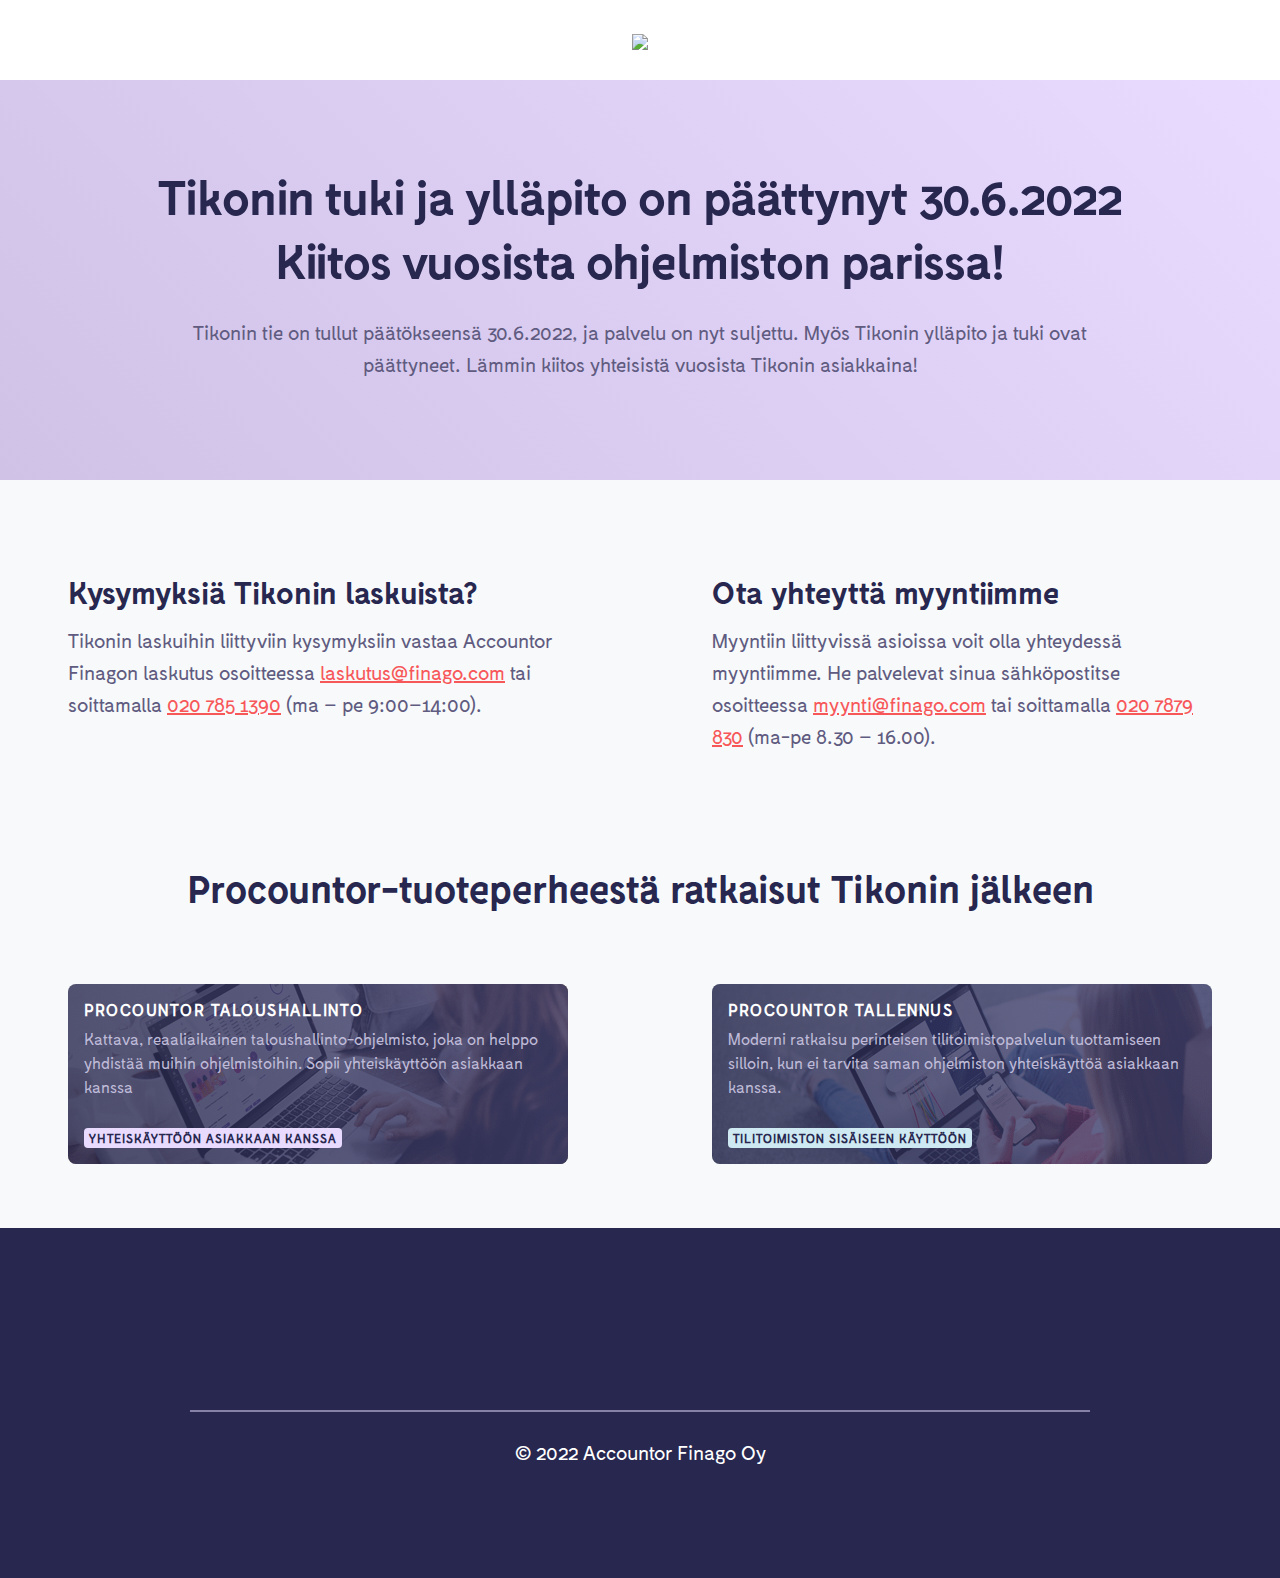
==== commit 01ffad9e: "Little text fix to invoice section" ====
--- a/index.html
+++ b/index.html
@@ -67,7 +67,7 @@
           <div class="grid-l-6">
             <div class="area-500">
             <h3>Kysymyksiä Tikonin laskuista?</h3>
-            <p>Tikonin laskuihin liittyviin kysymyksiin vastaa Procountorin laskutus osoitteessa <a href="mailto:laskutus@finago.com">laskutus@finago.com</a> tai soittamalla <a href="tel:0207851390">020 785 1390</a> (ma – pe 9:00–14:00).</p>
+            <p>Tikonin laskuihin liittyviin kysymyksiin vastaa Accountor Finagon laskutus osoitteessa <a href="mailto:laskutus@finago.com">laskutus@finago.com</a> tai soittamalla <a href="tel:0207851390">020 785 1390</a> (ma – pe 9:00–14:00).</p>
           </div>
         </div>
           <div class="grid-l-6">
